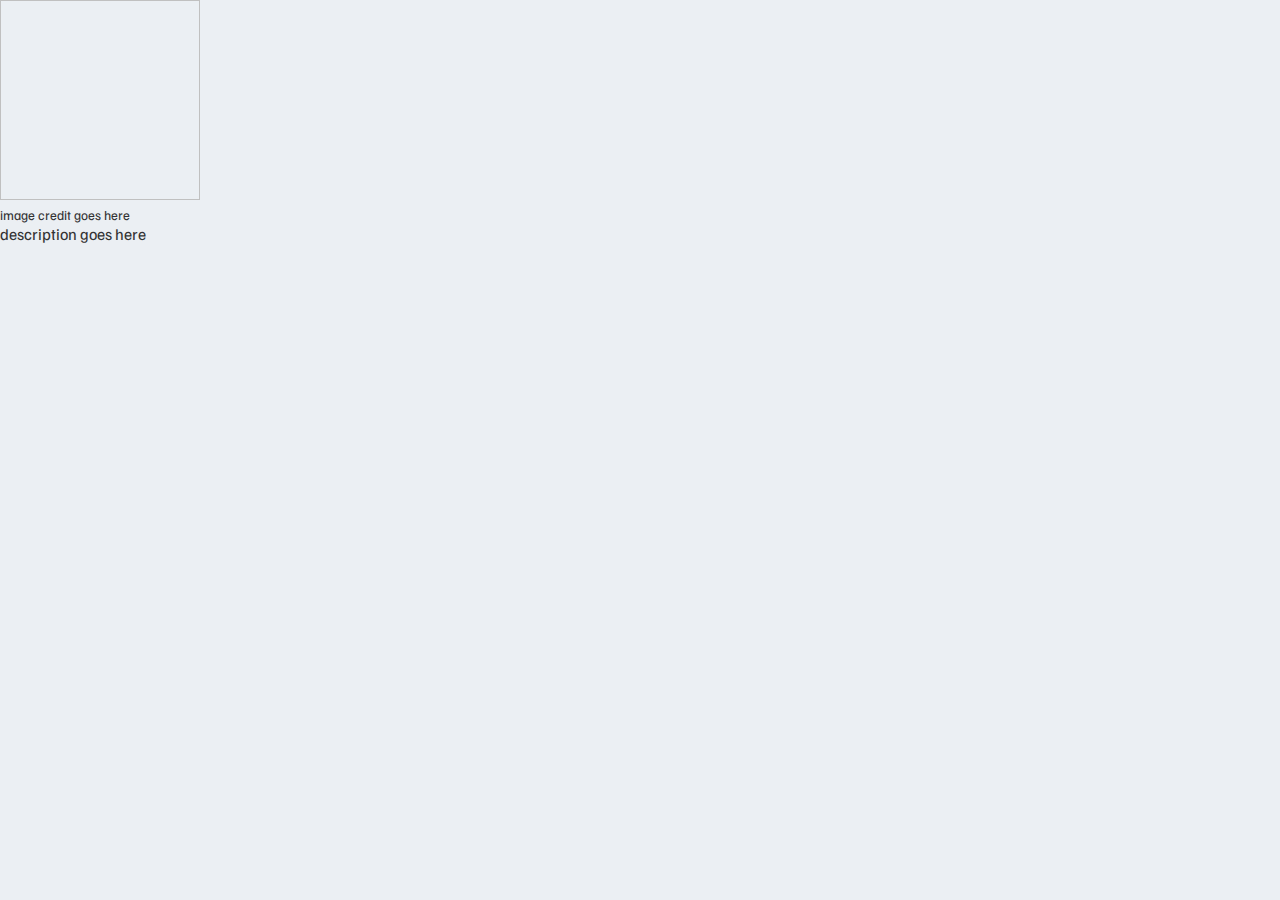
==== tributePage/index.html @ fbf45420 "started tributePage" ====
<!DOCTYPE html>
<html lang="en">
<head>
    <meta charset="UTF-8">
    <meta http-equiv="X-UA-Compatible" content="IE=edge">
    <meta name="viewport" content="width=device-width, initial-scale=1.0">
    <link rel="stylesheet" href="style.css">
    <title>Tribute to Nelson Mandela</title>
</head>
<body>
    <header></header>
    <main>
        <section>
            <figure>
                <img width="200px" height="200px">
                <figcaption></figcaption>
                <small>image credit goes here</small>
            </figure>
            <p>description goes here</p>
        </section>
        <section>
            <div class="timeline">
                <!--notable things go here-->
                <ul>
                    <li></li>
                    <li></li>
                    <li></li>
                    <li></li>
                    <li></li>
                    <li></li>
                    <li></li>
                    <li></li>
                    <li></li>
                    <li></li>
                </ul>
                <blockquote><!--famous quote goes here --></blockquote>
            </div>
        </section>
        <footer><!-- link to external biography goes here --></footer>
    </main>
</body>
</html>
---- tributePage/style.css ----
@import url('https://fonts.googleapis.com/css2?family=Familjen+Grotesk:ital,wght@0,400;0,500;0,600;0,700;1,400;1,500;1,600;1,700&display=swap');
* {
    padding: 0;
    margin: 0;
    box-sizing: border-box;
}
body {
    font-family: 'Familjen Grotesk', sans-serif;
    color: #333;
    background-color: rgba(203, 213, 224, 0.39);
}
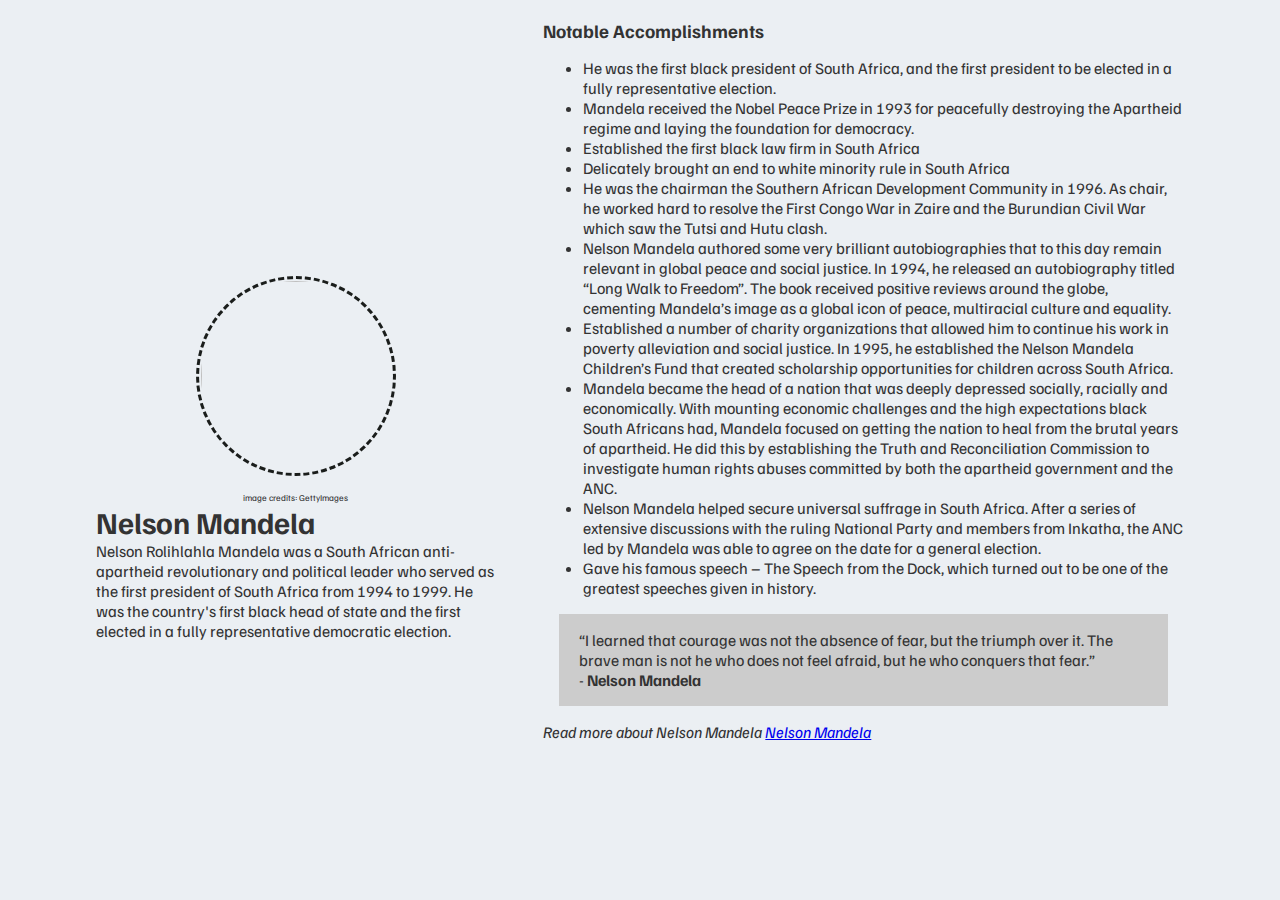
==== commit c45a65f9: "completed tribute page" ====
--- a/tributePage/index.html
+++ b/tributePage/index.html
@@ -8,35 +8,44 @@
     <title>Tribute to Nelson Mandela</title>
 </head>
 <body>
-    <header></header>
     <main>
         <section>
             <figure>
-                <img width="200px" height="200px">
-                <figcaption></figcaption>
-                <small>image credit goes here</small>
+                <img src="https://media.gettyimages.com/photos/former-president-nelson-mandela-of-south-africa-speaks-to-visitors-on-picture-id53346174?k=20&m=53346174&s=612x612&w=0&h=e0cgXxIYnIMolfcGllk3QZRhUvDFB3UnQoxIsbVOwwI=" width="200px" height="200px">
+                <small>image credits: GettyImages</small>
+                <figcaption>Nelson Mandela</figcaption>
             </figure>
-            <p>description goes here</p>
+            <p>Nelson Rolihlahla Mandela was a South African anti-apartheid revolutionary and political leader who served as the first president of South Africa from 1994 to 1999. He was the country's first black head of state and the first elected in a fully representative democratic election.</p>
         </section>
         <section>
             <div class="timeline">
-                <!--notable things go here-->
+                <h3>Notable Accomplishments</h3>
                 <ul>
-                    <li></li>
-                    <li></li>
-                    <li></li>
-                    <li></li>
-                    <li></li>
-                    <li></li>
-                    <li></li>
-                    <li></li>
-                    <li></li>
-                    <li></li>
+                    <li>He was the first black president of South Africa, and the first president to be elected in a fully representative election.</li>
+                    <li>Mandela received the Nobel Peace Prize in 1993 for peacefully destroying the Apartheid regime and laying the foundation for democracy.</li>
+                    <li>Established the first black law firm in South Africa</li>
+                    <li>Delicately brought an end to white minority rule in South Africa</li>
+                    <li>He was the chairman the Southern African Development Community in 1996. As chair, he worked hard to resolve the First Congo War in Zaire and the Burundian Civil War which saw the Tutsi and Hutu clash.</li>
+                    <li>Nelson Mandela authored some very brilliant autobiographies that to this day remain relevant in global peace and social justice. In 1994, he released an autobiography titled “Long Walk to Freedom”. The book received positive reviews around the globe, cementing Mandela’s image as a global icon of peace, multiracial culture and equality.</li>
+                    <li>Established a number of charity organizations that allowed him to continue his work in poverty alleviation and social justice. In 1995, he established the Nelson Mandela Children’s Fund that created scholarship opportunities for children across South Africa.</li>
+                    <li>Mandela became the head of a nation that was deeply depressed socially, racially and economically. With mounting economic challenges and the high expectations black South Africans had, Mandela focused on getting the nation to heal from the brutal years of apartheid. He did this by establishing the Truth and Reconciliation Commission to investigate human rights abuses committed by both the apartheid government and the ANC.</li>
+                    <li>Nelson Mandela helped secure universal suffrage in South Africa. After a series of extensive discussions with the ruling National Party and members from Inkatha, the ANC led by Mandela was able to agree on the date for a general election.</li>
+                    <li>Gave his famous speech – The Speech from the Dock, which turned out to be one of the greatest speeches given in history.</li>
                 </ul>
-                <blockquote><!--famous quote goes here --></blockquote>
+                <blockquote>
+                    <q>I learned that courage was not the absence of fear, but the triumph over it. The brave man is not he who does not feel afraid, but he who conquers that fear.</q> 
+                    <br> - <strong>Nelson Mandela</strong> 
+                </blockquote>   
             </div>
+            <cite>Read more about Nelson Mandela 
+                <a href="https://www.britannica.com/biography/Nelson-Mandela">Nelson Mandela</a>            
+            </cite>
         </section>
-        <footer><!-- link to external biography goes here --></footer>
-    </main>
+        
+    </main>    
+    <footer>
+        
+    </footer>
+    
 </body>
 </html>--- a/tributePage/style.css
+++ b/tributePage/style.css
@@ -1,11 +1,73 @@
 @import url('https://fonts.googleapis.com/css2?family=Familjen+Grotesk:ital,wght@0,400;0,500;0,600;0,700;1,400;1,500;1,600;1,700&display=swap');
 * {
-    padding: 0;
     margin: 0;
     box-sizing: border-box;
+}
+::-webkit-scrollbar {
+    background-color: transparent;
+    width: 6px;
+}
+
+::-webkit-scrollbar-button {
+    width: 0;
+    height: 3px;
+}
+::-webkit-scrollbar-thumb {
+    background-color: #757575;
+    border-radius: 8px;
 }
 body {
     font-family: 'Familjen Grotesk', sans-serif;
     color: #333;
     background-color: rgba(203, 213, 224, 0.39);
+    width: 85%;
+    margin: auto;
+}
+figure {
+    display: grid;
+}
+img {
+    border-radius: 50%;
+    padding: 2px;
+    border: 3px dashed rgb(26, 29, 27);
+    margin: 1em auto;
+    object-fit: cover;
+}
+small {
+    font-size: xx-small;
+    text-align: center;
+}
+figcaption {
+    font-weight: 800;
+    font-size: 1.9em;
+}
+blockquote {
+    background: #ccc;
+    padding: 1em 1.2em;
+    margin: 1em;
+}
+h3 {
+    margin-top: 1em;
+}
+ul {
+    margin: 1em 0;
+}
+@media screen and (min-width: 768px) {
+    main {
+        display: flex;
+        margin: auto;
+        gap: 3rem;
+        height: 100vh;
+        overflow: hidden;
+    }
+    section:first-child {
+        position: sticky;
+        align-self: center;
+    }
+    section:last-child {
+        overflow-y: scroll;
+    }
+    cite a {
+        text-align: center;
+    }
 }